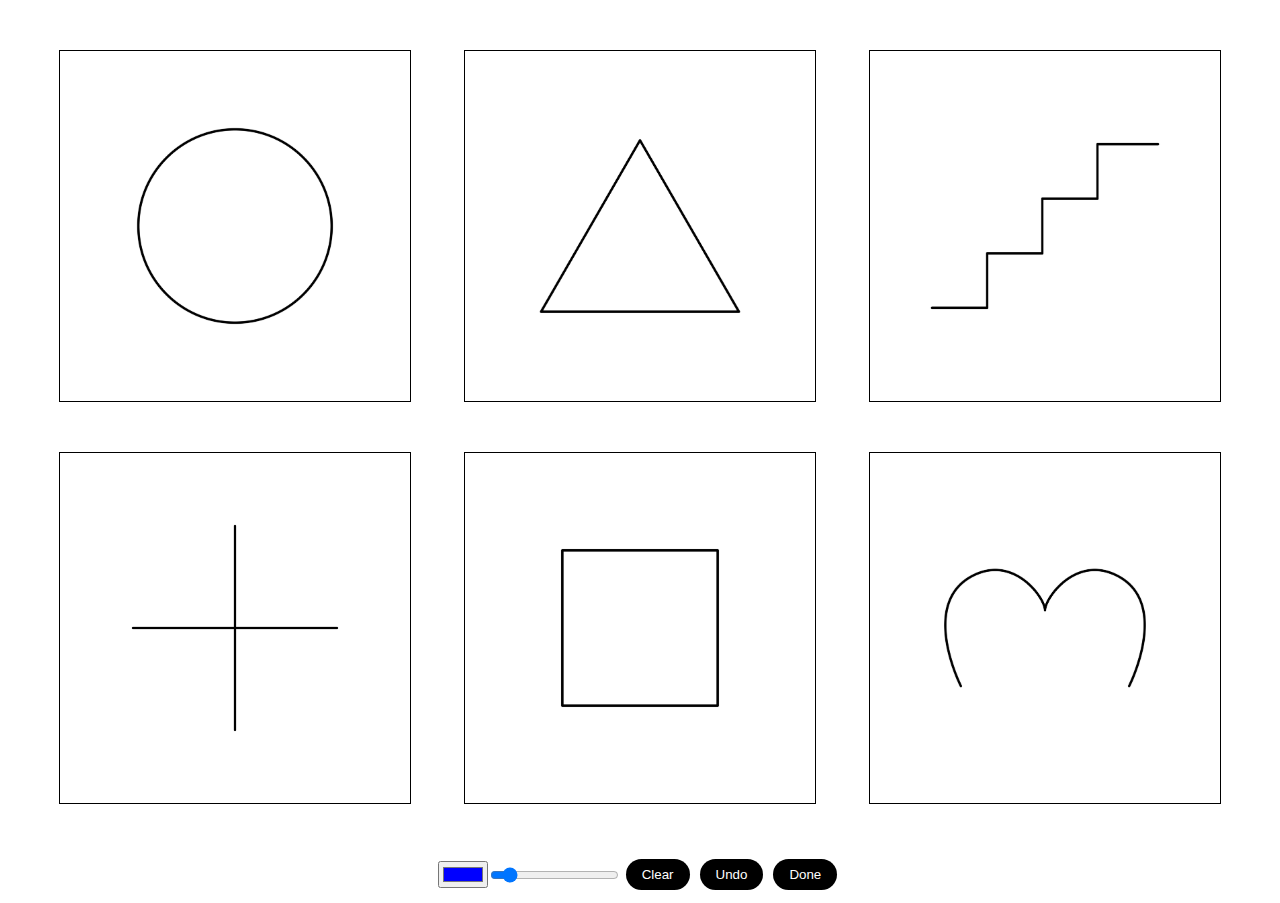
==== b.html @ a921b9f7 "Add files via upload" ====
<!DOCTYPE html>
<html lang="en">

<head>
  <meta charset="UTF-8">
  <meta name="viewport" content="width=device-width, initial-scale=1.0">
  <title>드로잉 캔버스</title>
  <style>
    body {
      font-family: 'Noto Sans KR', sans-serif;
      font-size: 1.8em;
    }

    .canvas-container {
      display: grid;
      grid-template-columns: repeat(3, 1fr);
      grid-template-rows: repeat(2, 1fr);
      gap: 50px;
      justify-content: space-around;
      align-content: stretch;
      align-items: baseline;
      justify-items: center;
      margin: 50px;
    }

    .canvas {
      width: 350px;
      height: 350px;
      border: 1px solid #000;
      grid-row-gap: 5px;
      background-size: cover;
      background-position: center;
    }

    #canvas1 { background-image: url('1.jpg'); }
    #canvas2 { background-image: url('2.jpg'); }
    #canvas3 { background-image: url('3.jpg'); }
    #canvas4 { background-image: url('4.jpg'); }
    #canvas5 { background-image: url('5.jpg'); }
    #canvas6 { background-image: url('6.jpg'); }

    #toolbar-container {
      display: flex;
      justify-content: center;
      align-items: center;
    }

    #toolbar {
      display: flex;
      align-items: center;
    }

    #toolbar button {
      margin: 5px;
      background-color: black;
      color: white;
      border: none;
      padding: 8px 16px;
      cursor: pointer;
      border-radius: 30px;
    }

    #toolbar button:hover {
      background-color: blue;
    }

    .input-container {
      display: flex;
      flex-direction: row;
      align-items: center;
    }

    .input-box {
      margin-right: 10px;
      width: 200px;
      box-sizing: border-box;
      font-size: 1em;
      margin-left: 300px;
    }
  </style>
</head>

<body>
  <div class="canvas-container">
    <canvas class="canvas" id="canvas1"></canvas>
    <canvas class="canvas" id="canvas2"></canvas>
    <canvas class="canvas" id="canvas3"></canvas>
    <canvas class="canvas" id="canvas4"></canvas>
    <canvas class="canvas" id="canvas5"></canvas>
    <canvas class="canvas" id="canvas6"></canvas>
  </div>

  <div id="toolbar-container">
    <div id="toolbar">
      <input type="color" id="colorPicker" value="#0000ff" />
      <input type="range" id="lineWidth" min="1" max="10" value="2" />
      <button id="clear">Clear</button>
      <button id="undo">Undo</button>
      <button id="done">Done</button>
    </div>
  </div>

  <div id="input-container" style="display: none;">
    <input type="text" class="input-box" id="input1" placeholder="Canvas 1">
    <input type="text" class="input-box" id="input2" placeholder="Canvas 2">
    <input type="text" class="input-box" id="input3" placeholder="Canvas 3">
    <input type="text" class="input-box" id="input4" placeholder="Canvas 4">
    <input type="text" class="input-box" id="input5" placeholder="Canvas 5">
    <input type="text" class="input-box" id="input6" placeholder="Canvas 6">
  </div>

  <script>
    const canvasContainer = document.querySelector('.canvas-container');
    const canvases = document.querySelectorAll('.canvas');
    const toolbar = document.getElementById('toolbar');
    const colorPicker = document.getElementById('colorPicker');
    const lineWidthInput = document.getElementById('lineWidth');
    const clearButton = document.getElementById('clear');
    const undoButton = document.getElementById('undo');
    const doneButton = document.getElementById('done');
    const inputContainer = document.getElementById('input-container');

    let currentCanvas;
    let currentContext;
    let isPainting = false;
    let lineWidth = 2;
    let drawingHistory = [];

    canvases.forEach(canvas => {
      canvas.addEventListener('mousedown', startPainting);
      canvas.addEventListener('mouseup', stopPainting);
      canvas.addEventListener('mousemove', draw);
    });

    toolbar.addEventListener('input', handleToolbarInput);
    clearButton.addEventListener('click', clearCanvas);
    undoButton.addEventListener('click', undoDrawing);
    doneButton.addEventListener('click', finishDrawing);

    function getCanvasCoordinates(canvas, event) {
  const rect = canvas.getBoundingClientRect();
  return {
    x: event.clientX - rect.left,
    y: event.clientY - rect.top
  };
}

function startPainting(e) {
  isPainting = true;
  currentCanvas = e.target;
  currentContext = currentCanvas.getContext('2d');
  const coordinates = getCanvasCoordinates(currentCanvas, e);
  currentContext.beginPath();
  currentContext.moveTo(coordinates.x, coordinates.y);
}

    function stopPainting() {
      isPainting = false;
      drawingHistory.push(currentContext.getImageData(0, 0, currentCanvas.width, currentCanvas.height));
    }

function draw(e) {
  if (!isPainting) return;
  const coordinates = getCanvasCoordinates(currentCanvas, e);
  currentContext.lineWidth = lineWidth;
  currentContext.lineCap = 'round';
  currentContext.strokeStyle = colorPicker.value;
  currentContext.lineTo(coordinates.x, coordinates.y);
  currentContext.stroke();
}

    function handleToolbarInput(e) {
      if (e.target.id === 'colorPicker') {
        currentContext.strokeStyle = e.target.value;
      }

      if (e.target.id === 'lineWidth') {
        lineWidth = e.target.value;
      }
    }

    function clearCanvas() {
      currentContext.clearRect(0, 0, currentCanvas.width, currentCanvas.height);
      drawingHistory = [];
    }

    function undoDrawing() {
      if (drawingHistory.length > 1) {
        drawingHistory.pop();
        currentContext.putImageData(drawingHistory[drawingHistory.length - 1], 0, 0);
      } else {
        clearCanvas();
      }
    }

    function finishDrawing() {
      const confirmation = window.confirm("형용사를 입력해주세요.");

      if (confirmation) {
        if (inputContainer.style.display === 'none') {
          inputContainer.style.display = 'block';
        } else {
          const inputValues = Array.from(document.querySelectorAll('.input-box')).map(input => input.value);

          if (!inputContainer.classList.contains('interpreted')) {
            inputValues.forEach((value, index) => {
  const canvasNumber = index + 1;
  const canvasElement = document.getElementById(`canvas${canvasNumber}`);
              
  // Create interpretation next to each canvas
  let interpretation;

  if (canvasNumber === 1) {
    interpretation = document.createElement('p');
    interpretation.innerText = `내가 보는 나: ${value}`;
  } else if (canvasNumber === 2) {
    interpretation = document.createElement('p');
    interpretation.innerText = `남이 보는 나: ${value}`;
  } else if (canvasNumber === 3) {
    interpretation = document.createElement('p');
    interpretation.innerText = `나의 인생관: ${value}`;
  } else if (canvasNumber === 4) {
    interpretation = document.createElement('p');
    interpretation.innerText = `나의 잠재의식: ${value}`;
  } else if (canvasNumber === 5) {
    interpretation = document.createElement('p');
    interpretation.innerText = `나의 가족관: ${value}`;
  } else if (canvasNumber === 6) {
    interpretation = document.createElement('p');
    interpretation.innerText = `내가 생각하는 사랑: ${value}`;
  }

  canvasElement.parentNode.appendChild(interpretation);
});

            // 입력칸을 다시 숨김
            inputContainer.style.display = 'none';
            inputContainer.classList.add('interpreted');

            // 툴바를 숨김
            toolbar.style.display = 'none';
          }
        }
      } else {
        window.alert("형용사를 반드시 입력해주세요!");
      }
    }

    canvases.forEach(canvas => {
  canvas.width = 350;
  canvas.height = 350;
});
  </script>
</body>

</html>
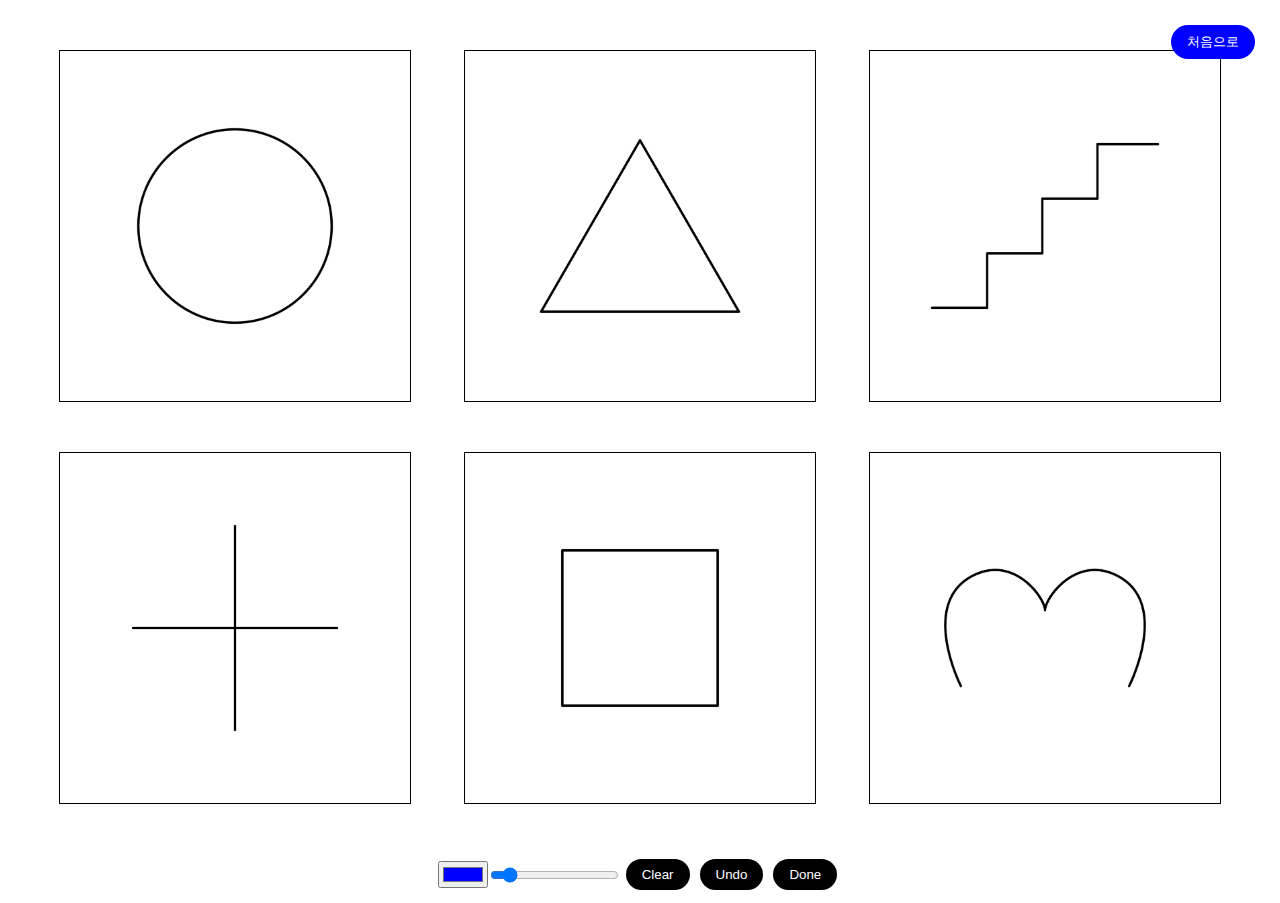
==== commit b442f45c: "Add files via upload" ====
--- a/b.html
+++ b/b.html
@@ -77,10 +77,31 @@
       font-size: 1em;
       margin-left: 300px;
     }
+
+    #goToIndex {
+  position: absolute;
+  top: 20px;
+  right: 20px;
+  margin: 5px;
+  background-color: blue;
+  color: white;
+  border: none;
+  padding: 8px 16px;
+  cursor: pointer;
+  border-radius: 30px;
+}
+
+#goToIndex:hover {
+  background-color: black;
+}
+
+
   </style>
 </head>
 
 <body>
+  <button id="goToIndex">처음으로</button>
+
   <div class="canvas-container">
     <canvas class="canvas" id="canvas1"></canvas>
     <canvas class="canvas" id="canvas2"></canvas>
@@ -210,25 +231,33 @@
   // Create interpretation next to each canvas
   let interpretation;
 
-  if (canvasNumber === 1) {
-    interpretation = document.createElement('p');
-    interpretation.innerText = `내가 보는 나: ${value}`;
-  } else if (canvasNumber === 2) {
-    interpretation = document.createElement('p');
-    interpretation.innerText = `남이 보는 나: ${value}`;
-  } else if (canvasNumber === 3) {
-    interpretation = document.createElement('p');
-    interpretation.innerText = `나의 인생관: ${value}`;
-  } else if (canvasNumber === 4) {
-    interpretation = document.createElement('p');
-    interpretation.innerText = `나의 잠재의식: ${value}`;
-  } else if (canvasNumber === 5) {
-    interpretation = document.createElement('p');
-    interpretation.innerText = `나의 가족관: ${value}`;
-  } else if (canvasNumber === 6) {
-    interpretation = document.createElement('p');
-    interpretation.innerText = `내가 생각하는 사랑: ${value}`;
-  }
+  // finishDrawing 함수 내의 if 문 안에 추가
+if (canvasNumber === 1) {
+  interpretation = document.createElement('p');
+  interpretation.innerText = `내가 보는 나: ${value}`;
+  interpretation.style.color = 'blue';  // 이 부분을 추가해 파란색으로 변경
+} else if (canvasNumber === 2) {
+  interpretation = document.createElement('p');
+  interpretation.innerText = `남이 보는 나: ${value}`;
+  interpretation.style.color = 'blue';  // 이 부분을 추가해 파란색으로 변경
+} else if (canvasNumber === 3) {
+  interpretation = document.createElement('p');
+  interpretation.innerText = `나의 인생관: ${value}`;
+  interpretation.style.color = 'blue';  // 이 부분을 추가해 파란색으로 변경
+} else if (canvasNumber === 4) {
+  interpretation = document.createElement('p');
+  interpretation.innerText = `나의 잠재의식: ${value}`;
+  interpretation.style.color = 'blue';  // 이 부분을 추가해 파란색으로 변경
+} else if (canvasNumber === 5) {
+  interpretation = document.createElement('p');
+  interpretation.innerText = `나의 가족관: ${value}`;
+  interpretation.style.color = 'blue';  // 이 부분을 추가해 파란색으로 변경
+} else if (canvasNumber === 6) {
+  interpretation = document.createElement('p');
+  interpretation.innerText = `내가 생각하는 사랑: ${value}`;
+  interpretation.style.color = 'blue';  // 이 부분을 추가해 파란색으로 변경
+}
+
 
   canvasElement.parentNode.appendChild(interpretation);
 });
@@ -250,6 +279,12 @@
   canvas.width = 350;
   canvas.height = 350;
 });
+
+    const goToIndexButton = document.getElementById('goToIndex');
+goToIndexButton.addEventListener('click', () => {
+  window.location.href = 'index.html';
+});
+
   </script>
 </body>
 
